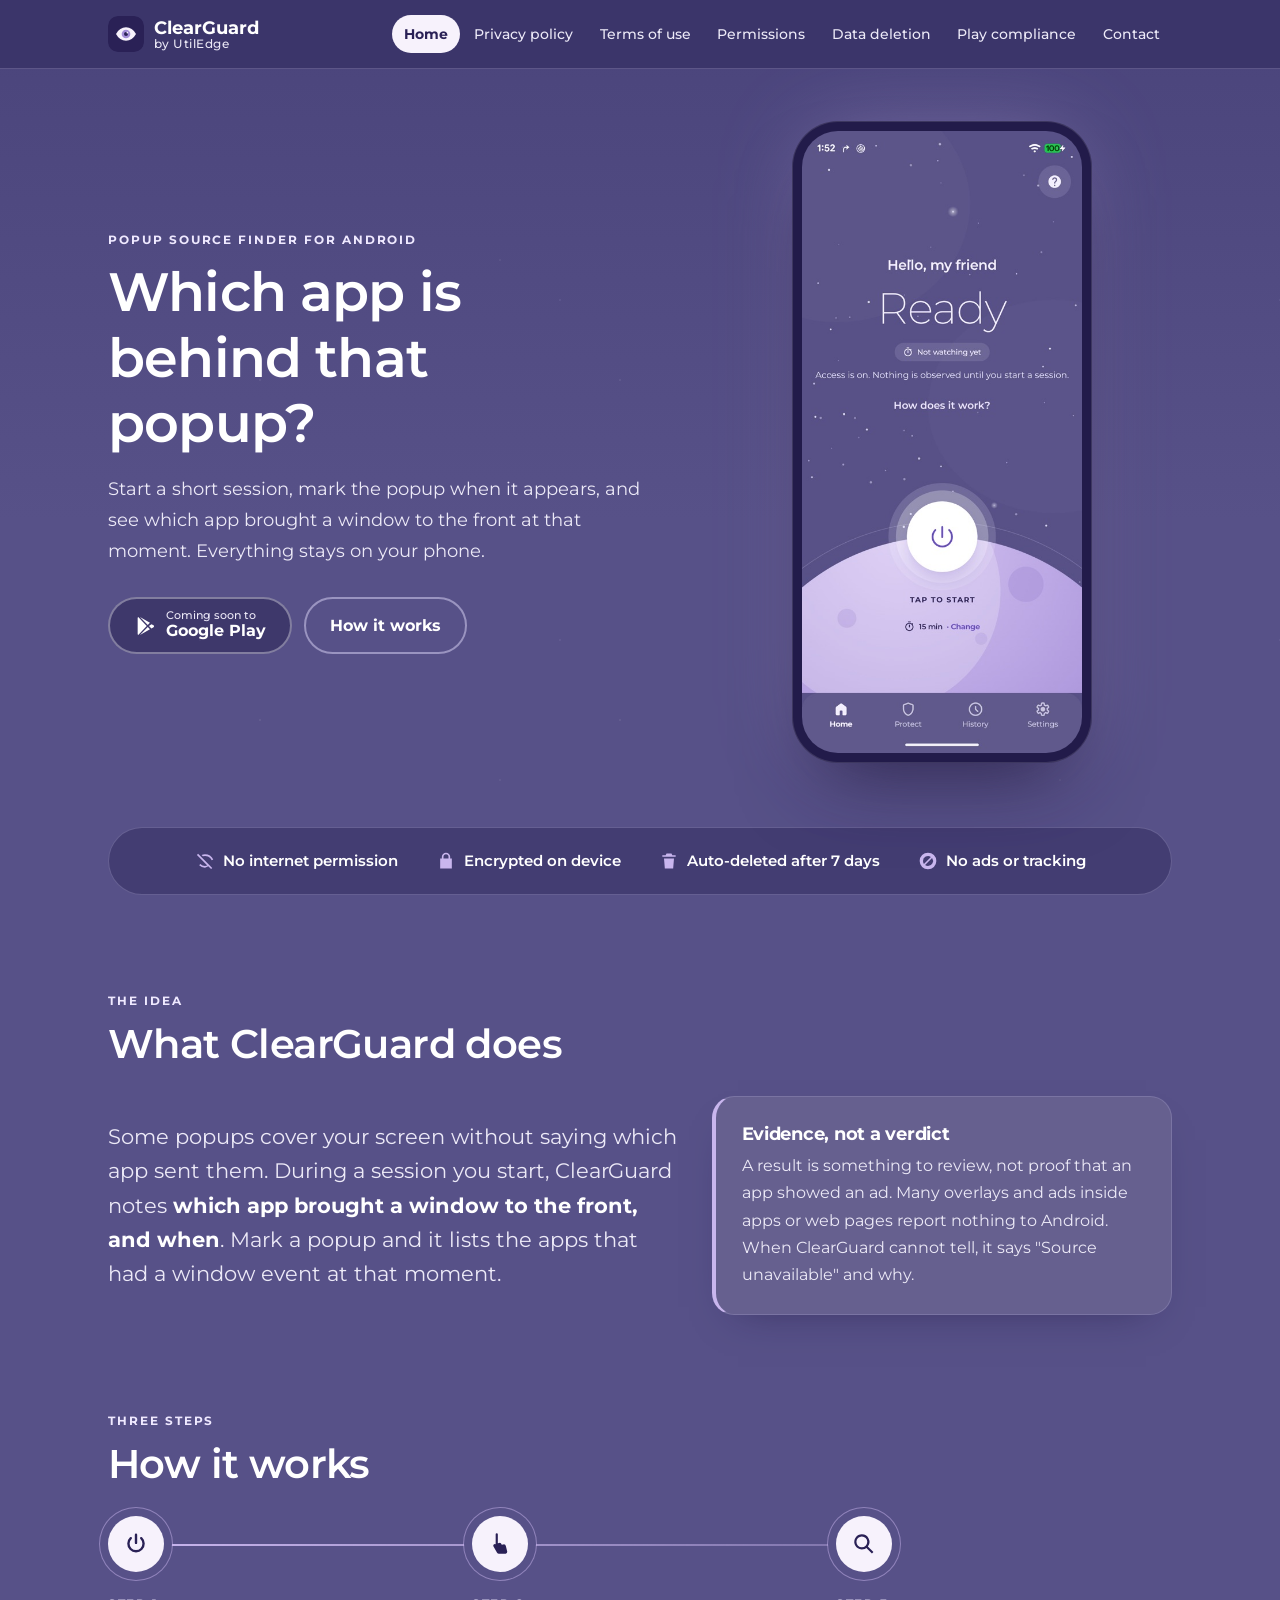
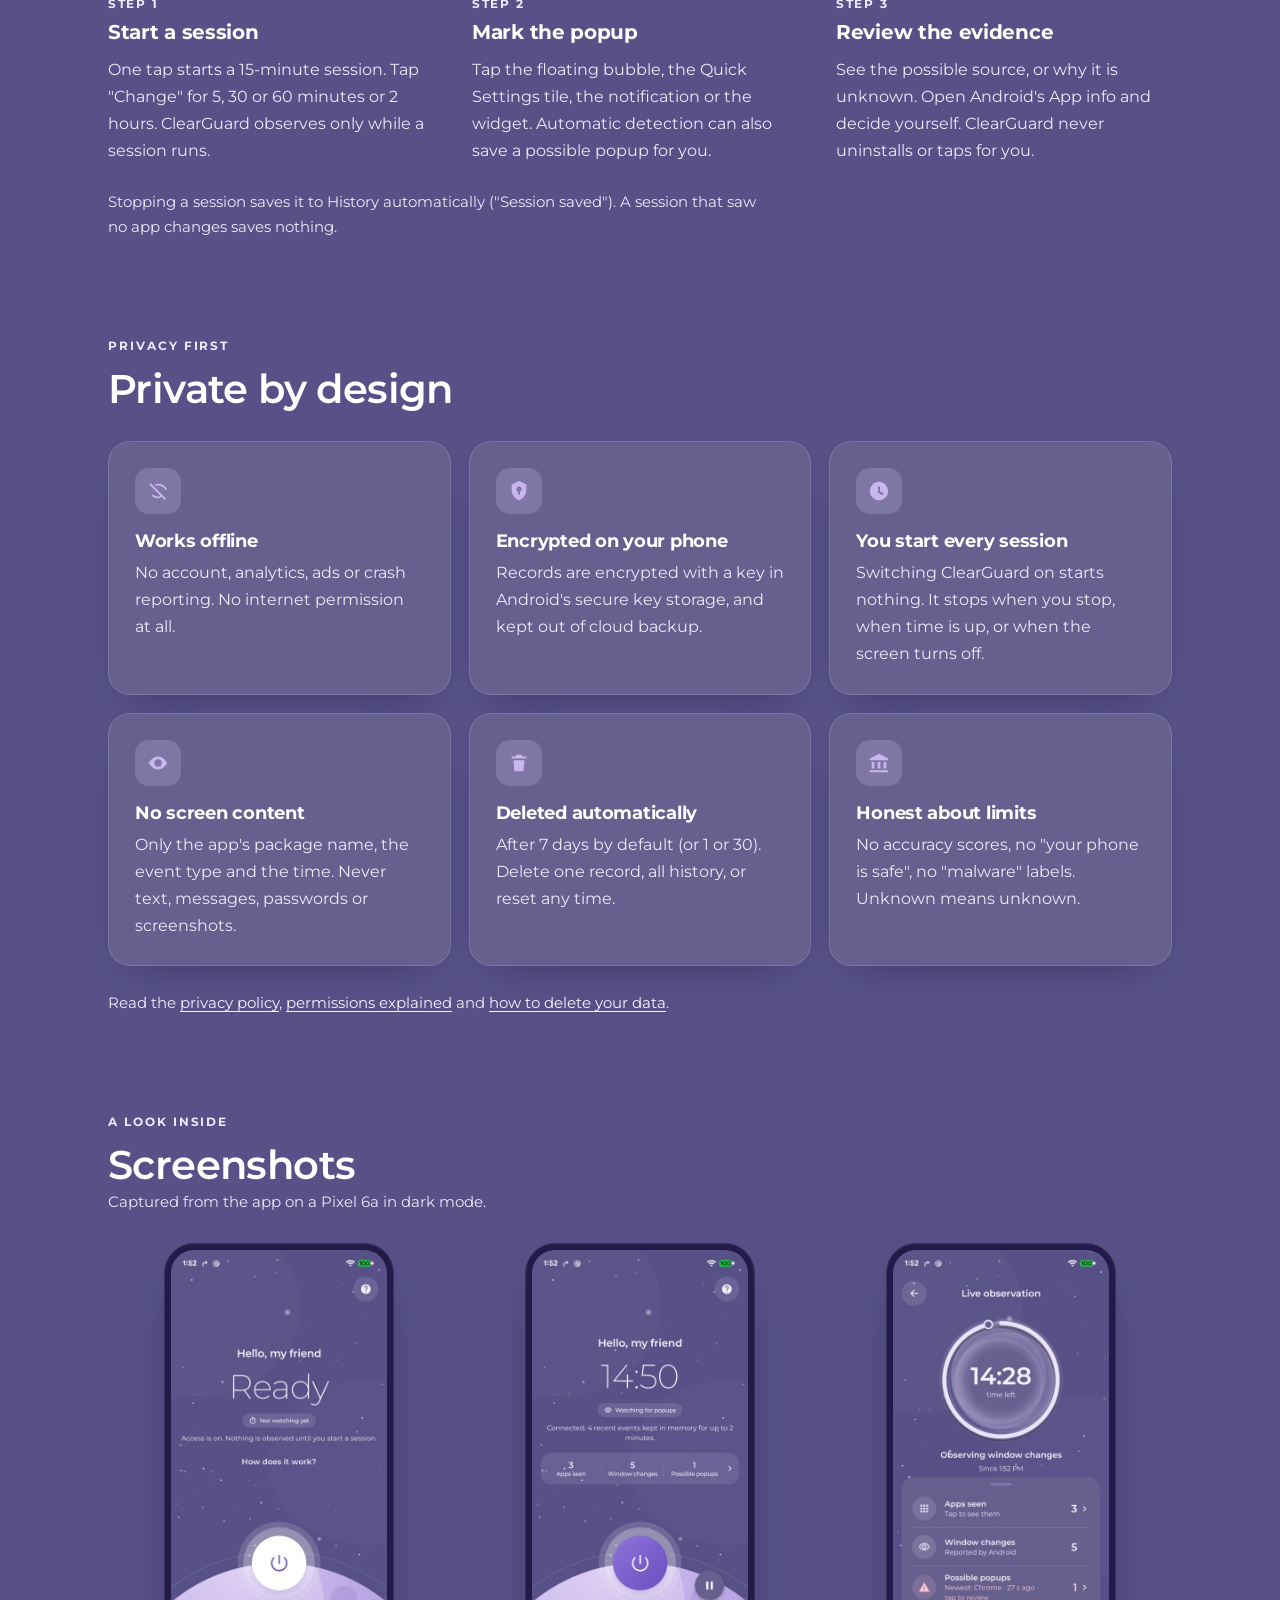
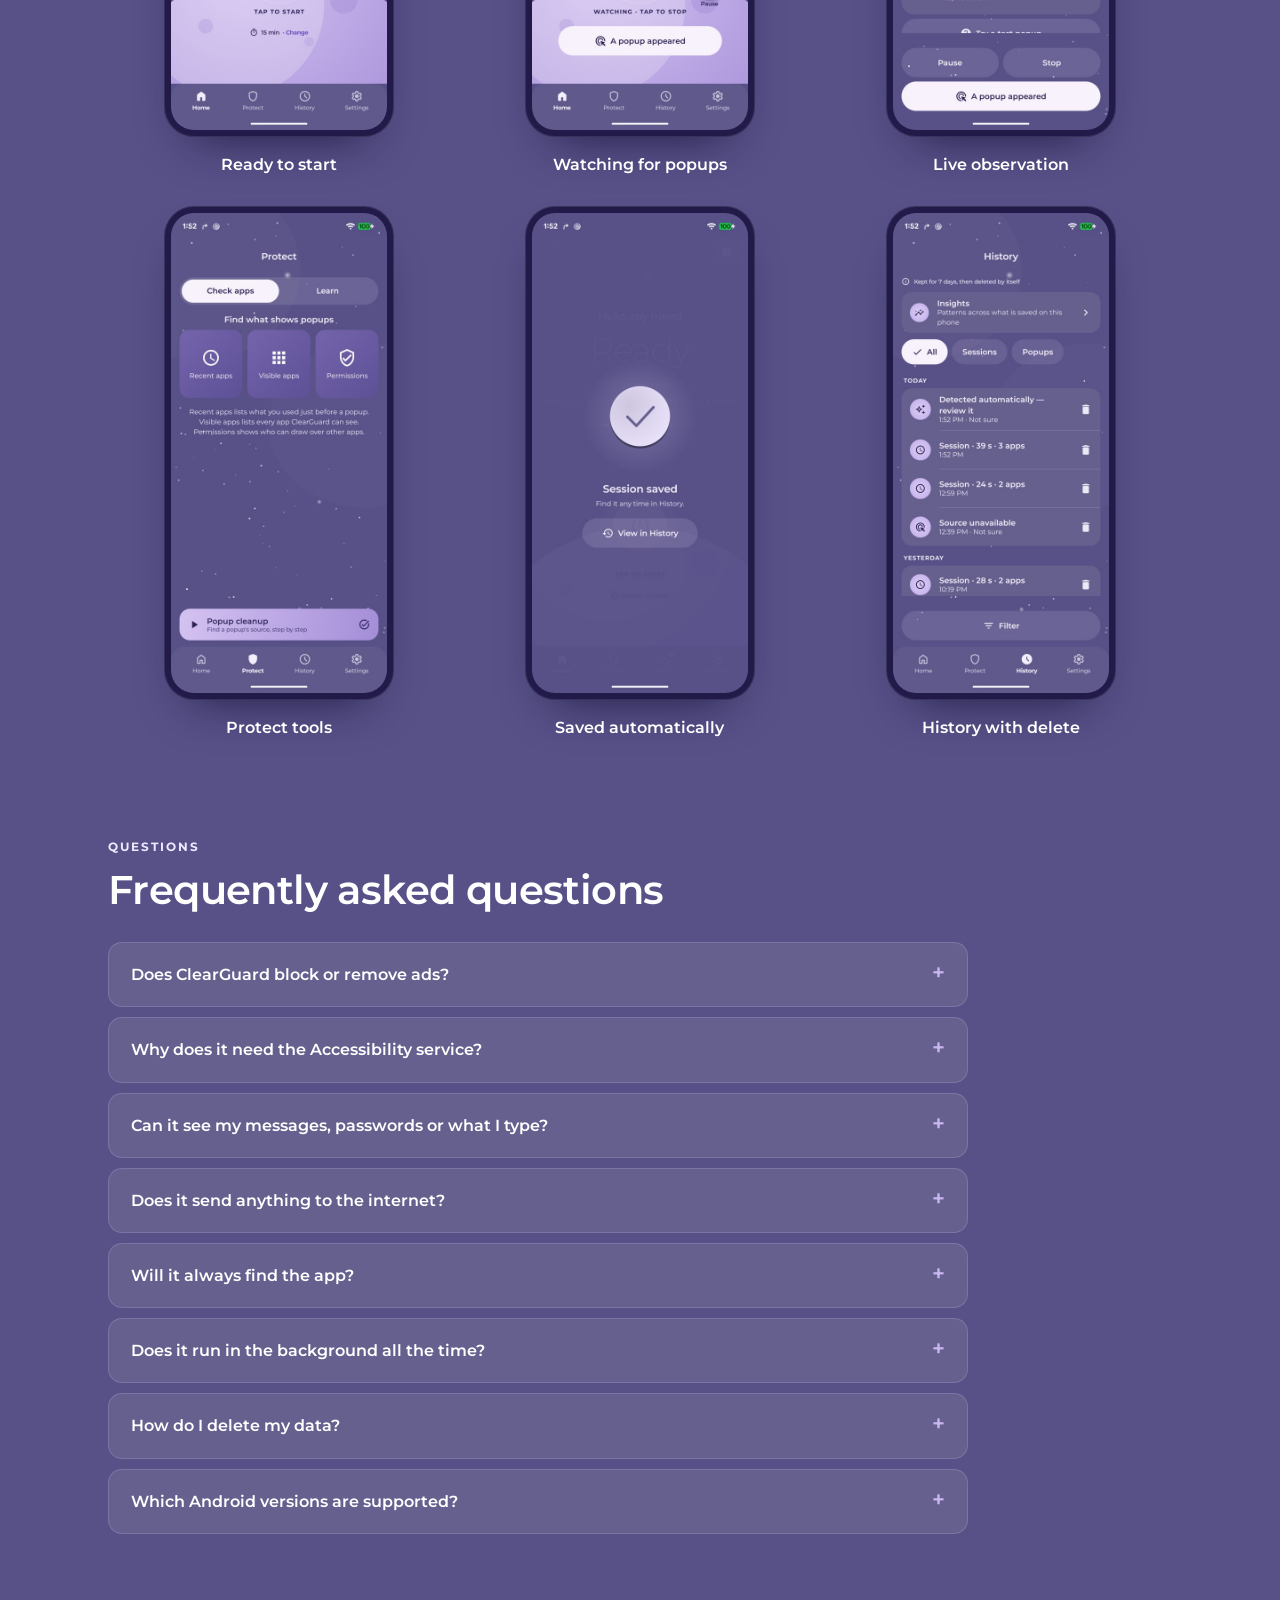
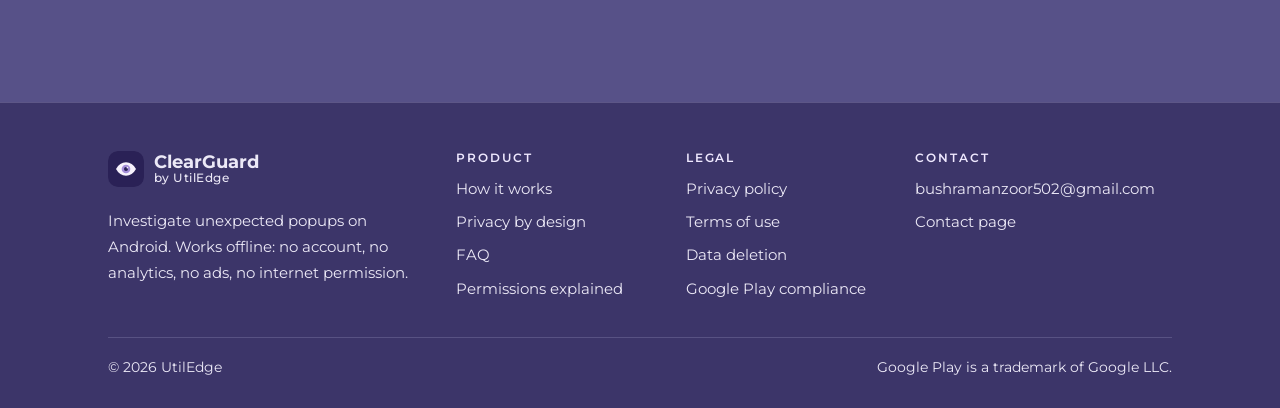
==== index.html @ f3e8b279 "ClearGuard website: landing, privacy policy, terms, permissions, data deletion, Play compliance, con" ====
<!doctype html>
<html lang="en">
<head>
  <meta charset="utf-8">
  <meta name="viewport" content="width=device-width, initial-scale=1">
  <title>ClearGuard: investigate unexpected popups on Android</title>
  <meta name="description" content="ClearGuard helps you see which app may be behind an unexpected popup on your Android phone. Works offline, keeps evidence on your device, and never acts for you.">
  <meta name="theme-color" content="#4B4577">
  <meta name="color-scheme" content="dark">
  <meta name="referrer" content="no-referrer">
  <meta property="og:title" content="ClearGuard: investigate unexpected popups on Android">
  <meta property="og:description" content="ClearGuard helps you see which app may be behind an unexpected popup on your Android phone. Works offline, keeps evidence on your device, and never acts for you.">
  <meta property="og:type" content="website">
  <link rel="icon" href="assets/img/logo.svg" type="image/svg+xml">
  <link rel="preload" href="assets/fonts/montserrat.ttf" as="font" type="font/ttf" crossorigin>
  <link rel="stylesheet" href="assets/css/style.css">
  <script src="assets/js/site.js"></script>
</head>
<body>
  <a class="skip-link" href="#main">Skip to main content</a>
  <header class="site-header">
    <div class="container header-inner">
      <a class="brand" href="index.html">
        <img src="assets/img/logo.svg" alt="" width="36" height="36">
        <span>ClearGuard<small>by UtilEdge</small></span>
      </a>
      <button class="nav-toggle" type="button" aria-expanded="false" aria-controls="site-nav">Menu</button>
      <nav id="site-nav" class="site-nav" aria-label="Main">
        <ul>
          <li><a href="index.html" aria-current="page">Home</a></li>
          <li><a href="privacy-policy.html">Privacy policy</a></li>
          <li><a href="terms-of-use.html">Terms of use</a></li>
          <li><a href="permissions.html">Permissions</a></li>
          <li><a href="data-deletion.html">Data deletion</a></li>
          <li><a href="play-store-compliance.html">Play compliance</a></li>
          <li><a href="contact.html">Contact</a></li>
        </ul>
      </nav>
    </div>
  </header>

  <main id="main" tabindex="-1">
    <div class="container">
      <section class="hero" aria-labelledby="hero-title">
        <div class="hero-copy">
          <p class="overline">Popup source finder for Android</p>
          <h1 id="hero-title">Which app is behind that popup?</h1>
          <p class="lede">Start a short session, mark the popup when it appears, and see which app brought a window to the front at that moment. Everything stays on your phone.</p>
          <div class="hero-actions">
            <!-- OWNER TODO: when the Play listing is live, replace this <span> with Google's official
                 "Get it on Google Play" badge (https://play.google.com/intl/en_us/badges/) linking to
                 https://play.google.com/store/apps/details?id=com.veriattend.clearguard -->
            <span class="btn btn-soon" role="note">
              <svg viewBox="0 0 24 24" aria-hidden="true"><path fill="currentColor" d="M4.6 2.3 13.9 12l-9.3 9.7c-.4-.2-.6-.6-.6-1.1V3.4c0-.5.2-.9.6-1.1Zm10.4 10.8 2.4 2.5-10.9 6.2 8.5-8.7Zm4-3.1 2.3 1.3c.8.5.8 1.6 0 2l-2.3 1.4-2.7-2.7 2.7-2Zm-12.5-7.8 10.9 6.2-2.4 2.5-8.5-8.7Z"/></svg>
              <span class="stack"><small>Coming soon to</small>Google Play</span>
            </span>
            <a class="btn btn-ghost" href="#how">How it works</a>
          </div>
        </div>

        <div class="phone-wrap">
          <div class="phone">
            <img class="phone-img" src="assets/img/screens/01-home-ready.jpg" width="486" height="1080" fetchpriority="high"
                 alt="ClearGuard's Home screen: a night-sky background with the word Ready, a white power button on a lavender planet labelled Tap to start, a 15 min Change option, and a tab bar with Home, Protect, History and Settings.">
          </div>
        </div>
      </section>

      <ul class="trust" aria-label="Privacy at a glance">
        <li><svg viewBox="0 0 24 24" aria-hidden="true"><path fill="currentColor" d="M2.3 4.7 3.7 3.3l17 17-1.4 1.4-3.4-3.4A11 11 0 0 1 12 20a10 10 0 0 1-7-2.8l1.4-1.5A8 8 0 0 0 12 18c1 0 2-.2 2.8-.5L2.3 4.7ZM12 4a11 11 0 0 1 9.9 6.2l-1.8.8A9 9 0 0 0 9.4 6.4L7.9 4.9A11 11 0 0 1 12 4Z"/></svg>No internet permission</li>
        <li><svg viewBox="0 0 24 24" aria-hidden="true"><path fill="currentColor" d="M17 9V7A5 5 0 0 0 7 7v2H5v12h14V9h-2Zm-8-2a3 3 0 0 1 6 0v2H9V7Z"/></svg>Encrypted on device</li>
        <li><svg viewBox="0 0 24 24" aria-hidden="true"><path fill="currentColor" d="M9 3h6l1 2h4v2H4V5h4l1-2Zm-3 6h12l-1 12H7L6 9Z"/></svg>Auto-deleted after 7 days</li>
        <li><svg viewBox="0 0 24 24" aria-hidden="true"><path fill="currentColor" d="M12 2a10 10 0 1 0 0 20 10 10 0 0 0 0-20Zm-6 10a6 6 0 0 1 9.5-4.9l-8.4 8.4A6 6 0 0 1 6 12Zm6 6c-1.3 0-2.5-.4-3.5-1.1l8.4-8.4A6 6 0 0 1 12 18Z"/></svg>No ads or tracking</li>
      </ul>

      <section id="what" class="band" aria-labelledby="what-title">
        <div class="section-head">
          <p class="overline">The idea</p>
          <h2 id="what-title">What ClearGuard does</h2>
        </div>
        <div class="split">
          <p class="lede">Some popups cover your screen without saying which app sent them. During a session you start, ClearGuard notes <strong>which app brought a window to the front, and when</strong>. Mark a popup and it lists the apps that had a window event at that moment.</p>
          <div class="card card-note">
            <h3>Evidence, not a verdict</h3>
            <p>A result is something to review, not proof that an app showed an ad. Many overlays and ads inside apps or web pages report nothing to Android. When ClearGuard cannot tell, it says "Source unavailable" and why.</p>
          </div>
        </div>
      </section>

      <section id="how" class="band" aria-labelledby="how-title">
        <div class="section-head">
          <p class="overline">Three steps</p>
          <h2 id="how-title">How it works</h2>
        </div>
        <ol class="timeline">
          <li>
            <span class="tl-icon" aria-hidden="true"><svg viewBox="0 0 24 24"><path fill="none" stroke="currentColor" stroke-width="2.2" stroke-linecap="round" d="M12 3.5v7.5M7.2 6.6a7 7 0 1 0 9.6 0"/></svg></span>
            <span class="tl-num">Step 1</span>
            <h3>Start a session</h3>
            <p>One tap starts a 15-minute session. Tap "Change" for 5, 30 or 60 minutes or 2 hours. ClearGuard observes only while a session runs.</p>
          </li>
          <li>
            <span class="tl-icon" aria-hidden="true"><svg viewBox="0 0 24 24"><path fill="currentColor" d="M9 2a1 1 0 0 1 1 1v8.3l1.2-.3a2 2 0 0 1 2.3 1.4l.1.3 1.4-.3a2 2 0 0 1 2.4 1.5l1.3 5.2A2 2 0 0 1 17.2 21H11a2 2 0 0 1-1.7-1L6 14.3a1.5 1.5 0 0 1 2-2.1V3a1 1 0 0 1 1-1Z"/></svg></span>
            <span class="tl-num">Step 2</span>
            <h3>Mark the popup</h3>
            <p>Tap the floating bubble, the Quick Settings tile, the notification or the widget. Automatic detection can also save a possible popup for you.</p>
          </li>
          <li>
            <span class="tl-icon" aria-hidden="true"><svg viewBox="0 0 24 24"><path fill="currentColor" d="M10 3a7 7 0 0 1 5.6 11.2l5.1 5.1-1.4 1.4-5.1-5.1A7 7 0 1 1 10 3Zm0 2a5 5 0 1 0 0 10 5 5 0 0 0 0-10Z"/></svg></span>
            <span class="tl-num">Step 3</span>
            <h3>Review the evidence</h3>
            <p>See the possible source, or why it is unknown. Open Android's App info and decide yourself. ClearGuard never uninstalls or taps for you.</p>
          </li>
        </ol>
        <p class="note">Stopping a session saves it to History automatically ("Session saved"). A session that saw no app changes saves nothing.</p>
      </section>

      <section id="privacy" class="band" aria-labelledby="privacy-title">
        <div class="section-head">
          <p class="overline">Privacy first</p>
          <h2 id="privacy-title">Private by design</h2>
        </div>
        <div class="grid grid-six">
          <div class="card">
            <div class="icon-dot" aria-hidden="true"><svg viewBox="0 0 24 24"><path fill="currentColor" d="M2.3 4.7 3.7 3.3l17 17-1.4 1.4-3.4-3.4A11 11 0 0 1 12 20a10 10 0 0 1-7-2.8l1.4-1.5A8 8 0 0 0 12 18c1 0 2-.2 2.8-.5L2.3 4.7ZM12 4a11 11 0 0 1 9.9 6.2l-1.8.8A9 9 0 0 0 9.4 6.4L7.9 4.9A11 11 0 0 1 12 4Z"/></svg></div>
            <h3>Works offline</h3>
            <p>No account, analytics, ads or crash reporting. No internet permission at all.</p>
          </div>
          <div class="card">
            <div class="icon-dot" aria-hidden="true"><svg viewBox="0 0 24 24"><path fill="currentColor" d="M12 1 4 5v6c0 5 3.4 9.7 8 11 4.6-1.3 8-6 8-11V5l-8-4Zm0 6a3 3 0 0 1 1 5.8V16h-2v-3.2A3 3 0 0 1 12 7Z"/></svg></div>
            <h3>Encrypted on your phone</h3>
            <p>Records are encrypted with a key in Android's secure key storage, and kept out of cloud backup.</p>
          </div>
          <div class="card">
            <div class="icon-dot" aria-hidden="true"><svg viewBox="0 0 24 24"><path fill="currentColor" d="M12 2a10 10 0 1 0 0 20 10 10 0 0 0 0-20Zm1 5v5.4l4 2.4-1 1.7-5-3V7h2Z"/></svg></div>
            <h3>You start every session</h3>
            <p>Switching ClearGuard on starts nothing. It stops when you stop, when time is up, or when the screen turns off.</p>
          </div>
          <div class="card">
            <div class="icon-dot" aria-hidden="true"><svg viewBox="0 0 24 24"><path fill="currentColor" d="M2 12s3.6-7 10-7 10 7 10 7-3.6 7-10 7S2 12 2 12Zm10 4a4 4 0 1 0 0-8 4 4 0 0 0 0 8Z"/></svg></div>
            <h3>No screen content</h3>
            <p>Only the app's package name, the event type and the time. Never text, messages, passwords or screenshots.</p>
          </div>
          <div class="card">
            <div class="icon-dot" aria-hidden="true"><svg viewBox="0 0 24 24"><path fill="currentColor" d="M9 3h6l1 2h4v2H4V5h4l1-2Zm-3 6h12l-1 12H7L6 9Z"/></svg></div>
            <h3>Deleted automatically</h3>
            <p>After 7 days by default (or 1 or 30). Delete one record, all history, or reset any time.</p>
          </div>
          <div class="card">
            <div class="icon-dot" aria-hidden="true"><svg viewBox="0 0 24 24"><path fill="currentColor" d="M12 2 2 7v2h20V7L12 2ZM4 11v7h3v-7H4Zm6.5 0v7h3v-7h-3ZM17 11v7h3v-7h-3ZM2 20v2h20v-2H2Z"/></svg></div>
            <h3>Honest about limits</h3>
            <p>No accuracy scores, no "your phone is safe", no "malware" labels. Unknown means unknown.</p>
          </div>
        </div>
        <p class="note">Read the <a href="privacy-policy.html">privacy policy</a>, <a href="permissions.html">permissions explained</a> and <a href="data-deletion.html">how to delete your data</a>.</p>
      </section>

      <section id="screens" class="band" aria-labelledby="screens-title">
        <div class="section-head">
          <p class="overline">A look inside</p>
          <h2 id="screens-title">Screenshots</h2>
          <p class="meta">Captured from the app on a Pixel 6a in dark mode.</p>
        </div>
        <div class="shots">
          <figure class="shot"><div class="shot-frame"><img src="assets/img/screens/01-home-ready.jpg" width="486" height="1080" loading="lazy" decoding="async" alt="Home screen ready to start: big Ready text, white power button with Tap to start, and 15 min Change."></div><figcaption>Ready to start</figcaption></figure>
          <figure class="shot"><div class="shot-frame"><img src="assets/img/screens/02-home-watching.jpg" width="486" height="1080" loading="lazy" decoding="async" alt="Home during a session: a 14:50 countdown, Watching for popups, totals of 3 apps seen, 5 window changes and 1 possible popup, with Pause and A popup appeared buttons."></div><figcaption>Watching for popups</figcaption></figure>
          <figure class="shot"><div class="shot-frame"><img src="assets/img/screens/03-live.jpg" width="486" height="1080" loading="lazy" decoding="async" alt="Live observation screen: a 14:28 timer ring with 3 apps seen, 5 window changes and 1 possible popup, the newest from Chrome."></div><figcaption>Live observation</figcaption></figure>
          <figure class="shot"><div class="shot-frame"><img src="assets/img/screens/04-protect.jpg" width="486" height="1080" loading="lazy" decoding="async" alt="Protect tab: Check apps and Learn switch, tiles for Recent apps, Visible apps and Permissions, and a Popup cleanup bar."></div><figcaption>Protect tools</figcaption></figure>
          <figure class="shot"><div class="shot-frame"><img src="assets/img/screens/05-saved.jpg" width="486" height="1080" loading="lazy" decoding="async" alt="Session saved confirmation with a View in History button."></div><figcaption>Saved automatically</figcaption></figure>
          <figure class="shot"><div class="shot-frame"><img src="assets/img/screens/06-history.jpg" width="486" height="1080" loading="lazy" decoding="async" alt="History timeline grouped by Today and Yesterday, kept for 7 days, with a bin button on each saved session or popup."></div><figcaption>History with delete</figcaption></figure>
        </div>
      </section>

      <section id="faq" class="faq band" aria-labelledby="faq-title">
        <div class="section-head">
          <p class="overline">Questions</p>
          <h2 id="faq-title">Frequently asked questions</h2>
        </div>
        <details>
          <summary>Does ClearGuard block or remove ads?</summary>
          <div class="answer"><p>No. ClearGuard does not block ads, change other apps, or uninstall anything. It shows you which app may be behind a popup and opens Android's App info screen for an app you choose. There you decide whether to uninstall, disable, or change its permissions, and Android asks you to confirm.</p></div>
        </details>
        <details>
          <summary>Why does it need the Accessibility service?</summary>
          <div class="answer"><p>Android only tells an app which other app brought a window to the front through the Accessibility service. ClearGuard asks for the narrowest form: window-change events only, with no access to window content, no gestures and no screenshots. It is not an accessibility tool for people with disabilities. You see a separate explanation and agree to it before ClearGuard asks Android for anything. See <a href="permissions.html#accessibility">permissions explained</a>.</p></div>
        </details>
        <details>
          <summary>Can it see my messages, passwords or what I type?</summary>
          <div class="answer"><p>No. ClearGuard's Accessibility settings turn off window-content access, so Android does not give it screen text. It only receives three things about each window-change event: the app's package name, the event type and the time.</p></div>
        </details>
        <details>
          <summary>Does it send anything to the internet?</summary>
          <div class="answer"><p>No. ClearGuard has no internet permission, no account, no analytics, no advertising and no crash reporting. If you choose "Save report", the file goes only where you pick in Android's file picker.</p></div>
        </details>
        <details>
          <summary>Will it always find the app?</summary>
          <div class="answer"><p>No, and it will tell you so. Full-screen popups that open as their own window often report an app. Ads inside an app or a web page usually belong to the app you are using, and many overlays drawn on top of other apps report nothing. ClearGuard also cannot see popups from before a session started. For website notifications and lock-screen ads, the in-app Guides explain other steps.</p></div>
        </details>
        <details>
          <summary>Does it run in the background all the time?</summary>
          <div class="answer"><p>No. Nothing is observed outside a session you start, and a session lasts at most 2 hours. Turning the screen off interrupts it. An optional reminder (off by default) can nudge you to start a session, but it never starts one by itself.</p></div>
        </details>
        <details>
          <summary>How do I delete my data?</summary>
          <div class="answer"><p>In History, tap a record's bin button or swipe it away (you get 5 seconds to Undo), or open it and tap Delete. You can also use Settings → Delete all history, or Settings → Reset ClearGuard. Records also delete themselves after the period you choose, and uninstalling removes everything. There is no account and nothing on our side to delete. See <a href="data-deletion.html">data deletion</a>.</p></div>
        </details>
        <details>
          <summary>Which Android versions are supported?</summary>
          <div class="answer"><p>Android 8.0 (API level 26) and newer.</p></div>
        </details>
      </section>
    </div>
  </main>

  <footer class="site-footer">
    <div class="container">
      <div class="footer-grid">
        <div class="footer-brand">
          <a class="brand" href="index.html"><img src="assets/img/logo.svg" alt="" width="36" height="36"><span>ClearGuard<small>by UtilEdge</small></span></a>
          <p>Investigate unexpected popups on Android. Works offline: no account, no analytics, no ads, no internet permission.</p>
        </div>
        <nav aria-label="Product">
          <h2>Product</h2>
          <ul>
            <li><a href="index.html#how">How it works</a></li>
            <li><a href="index.html#privacy">Privacy by design</a></li>
            <li><a href="index.html#faq">FAQ</a></li>
            <li><a href="permissions.html">Permissions explained</a></li>
          </ul>
        </nav>
        <nav aria-label="Legal">
          <h2>Legal</h2>
          <ul>
            <li><a href="privacy-policy.html">Privacy policy</a></li>
            <li><a href="terms-of-use.html">Terms of use</a></li>
            <li><a href="data-deletion.html">Data deletion</a></li>
            <li><a href="play-store-compliance.html">Google Play compliance</a></li>
          </ul>
        </nav>
        <div>
          <h2>Contact</h2>
          <ul>
            <li><a href="mailto:bushramanzoor502@gmail.com">bushramanzoor502@gmail.com</a></li>
            <li><a href="contact.html">Contact page</a></li>
          </ul>
        </div>
      </div>
      <div class="footer-bottom">
        <!-- OWNER TODO: confirm the legal entity name shown here. -->
        <span>&copy; 2026 UtilEdge</span>
        <span>Google Play is a trademark of Google LLC.</span>
      </div>
    </div>
  </footer>
</body>
</html>
---- assets/css/style.css ----
/* ClearGuard website. One shared stylesheet, no build step.
   Colours mirror the app's dark "night sky" theme (core/designsystem Tokens.kt, final lighter palette). */

@font-face {
  font-family: "Montserrat";
  src: url("../fonts/montserrat.ttf") format("truetype");
  font-weight: 100 900;
  font-style: normal;
  font-display: swap;
}

:root {
  /* App palette */
  --canvas: #575188;
  --canvas-deep: #4a447b;
  --card: #66608f;
  --card-raised: #736e9c;
  --muted: #ece9f7;      /* 4.7:1 on cards, 5.9:1 on canvas */
  --outline: #9a94c0;
  --divider: #827daa;
  --warn-bg: #6e5e7c;
  /* Shared */
  --ink: #ffffff;
  --accent: #c9b6ee;      /* fills and graphics only */
  --accent-text: #efe9ff; /* small accent text, >= 4.5:1 on cards */
  --link: #f6f2ff;
  --btn: #f7f2fc;
  --btn-ink: #2a2156;
  --night: #2a2156;
  --frame: #221b4a;
  --shadow: rgba(24, 18, 58, .55);
  --hero-a: #ddd0f5;
  --hero-b: #a48ed8;
  --warn-ink: #ffe3b8;
  --radius: 22px;
  --radius-sm: 14px;
  --gutter: 16px;
  --maxw: 1120px;
  color-scheme: dark;
}

*, *::before, *::after { box-sizing: border-box; }

html { -webkit-text-size-adjust: 100%; text-size-adjust: 100%; scroll-padding-top: 92px; }

body {
  margin: 0;
  min-height: 100vh;
  background: var(--canvas);
  background-image: linear-gradient(180deg, var(--canvas-deep) 0%, var(--canvas) 520px);
  color: var(--ink);
  font-family: "Montserrat", system-ui, -apple-system, "Segoe UI", Roboto, sans-serif;
  font-size: 1rem;
  line-height: 1.7;
  overflow-x: hidden;
}

/* Starfield: two layers of tiny dots, CSS only, no animation. */
body::before, body::after {
  content: "";
  position: fixed;
  inset: 0;
  pointer-events: none;
  z-index: -1;
}
body::before {
  background-image:
    radial-gradient(1px 1px at 20px 30px, rgba(255,255,255,.8), transparent 60%),
    radial-gradient(1px 1px at 140px 90px, rgba(255,255,255,.55), transparent 60%),
    radial-gradient(1.5px 1.5px at 260px 40px, rgba(255,255,255,.7), transparent 60%),
    radial-gradient(1px 1px at 330px 180px, rgba(255,255,255,.5), transparent 60%),
    radial-gradient(1px 1px at 80px 220px, rgba(255,255,255,.6), transparent 60%),
    radial-gradient(1.5px 1.5px at 200px 300px, rgba(221,208,245,.8), transparent 60%);
  background-size: 360px 340px;
  opacity: .45;
}
body::after {
  background-image:
    radial-gradient(1px 1px at 60px 140px, rgba(255,255,255,.45), transparent 60%),
    radial-gradient(1px 1px at 410px 60px, rgba(255,255,255,.5), transparent 60%),
    radial-gradient(2px 2px at 500px 260px, rgba(255,255,255,.35), transparent 60%),
    radial-gradient(1px 1px at 300px 420px, rgba(221,208,245,.6), transparent 60%);
  background-size: 560px 520px;
  opacity: .4;
}

img, svg { max-width: 100%; height: auto; display: block; }

a { color: var(--link); text-decoration: underline; text-underline-offset: 3px; text-decoration-thickness: 1px; }
a:hover { text-decoration-thickness: 2px; }

:focus-visible {
  outline: 3px solid var(--btn);
  outline-offset: 3px;
  border-radius: 6px;
}

h1, h2, h3, h4 { line-height: 1.2; margin: 0 0 .6em; font-weight: 700; letter-spacing: -.015em; }
h1 { font-size: clamp(2rem, 5vw, 3.4rem); font-weight: 600; }
h2 { font-size: clamp(1.4rem, 3vw, 1.85rem); font-weight: 600; }
h3 { font-size: 1.1rem; }
p, ul, ol, dl, table { margin: 0 0 1em; }
ul, ol { padding-left: 1.3em; }
li + li { margin-top: .4em; }
strong { font-weight: 700; color: var(--ink); }
code { font-family: ui-monospace, SFMono-Regular, Menlo, Consolas, monospace; font-size: .86em; background: rgba(34,27,74,.55); padding: .1em .4em; border-radius: 6px; overflow-wrap: anywhere; }

.container { width: 100%; max-width: var(--maxw); margin: 0 auto; padding: 0 var(--gutter); }
@media (min-width: 720px) { :root { --gutter: 28px; } }
.prose { max-width: 820px; }

/* Skip link */
.skip-link {
  position: absolute; left: var(--gutter); top: -100px; z-index: 100;
  background: var(--btn); color: var(--btn-ink); padding: .7em 1.1em; border-radius: 999px; font-weight: 700; text-decoration: none;
}
.skip-link:focus { top: 12px; }

/* Header */
.site-header {
  position: sticky; top: 0; z-index: 50;
  background: rgba(58,52,104,.88);
  backdrop-filter: blur(12px); -webkit-backdrop-filter: blur(12px);
  border-bottom: 1px solid rgba(154,148,192,.35);
}
.header-inner { display: flex; align-items: center; justify-content: space-between; gap: 12px; min-height: 68px; flex-wrap: wrap; }
.brand { display: inline-flex; align-items: center; gap: 10px; color: var(--ink); text-decoration: none; font-weight: 700; font-size: 1.1rem; line-height: 1.2; }
.brand img { width: 36px; height: 36px; border-radius: 10px; }
.brand small { display: block; font-weight: 500; font-size: .72rem; color: var(--muted); letter-spacing: .04em; }

.nav-toggle {
  display: none;
  font: inherit; font-weight: 700; font-size: .9rem;
  color: var(--btn-ink); background: var(--btn); border: 0; border-radius: 999px; padding: .5em 1.1em; cursor: pointer;
}
.site-nav ul { list-style: none; margin: 0; padding: 0; display: flex; flex-wrap: wrap; gap: 2px; }
.site-nav li + li { margin-top: 0; }
.site-nav a {
  display: block; padding: .45em .85em; border-radius: 999px;
  color: var(--muted); text-decoration: none; font-size: .9rem; font-weight: 500;
}
.site-nav a:hover { color: var(--ink); background: rgba(255,255,255,.1); }
.site-nav a[aria-current="page"] { color: var(--btn-ink); background: var(--btn); font-weight: 700; }

@media (max-width: 960px) {
  .js .nav-toggle { display: inline-block; }
  .js .site-nav { display: none; width: 100%; padding-bottom: 14px; }
  .js .site-nav.open { display: block; }
  .site-nav ul { flex-direction: column; }
  .site-nav a { padding: .7em 1em; font-size: 1rem; }
}

/* Main rhythm */
main { display: block; padding: 40px 0 72px; }
main:focus { outline: none; }
.band { margin: 0 0 96px; }
@media (max-width: 720px) { .band { margin-bottom: 64px; } }
.section-head { margin-bottom: 28px; max-width: 65ch; }
.section-head h2 { font-size: clamp(1.7rem, 3.8vw, 2.5rem); margin: 0; }
.overline, .eyebrow {
  display: block; margin: 0 0 .7em;
  font-size: .76rem; font-weight: 700; letter-spacing: .16em; text-transform: uppercase; color: var(--accent-text);
}
.lede { font-size: 1.14rem; color: var(--muted); max-width: 60ch; }
.meta, .note { color: var(--muted); font-size: .94rem; max-width: 65ch; }
.note { margin-top: 24px; }
.page-head { padding: 16px 0 24px; max-width: 820px; }
section { margin: 0 0 48px; }

/* Cards */
.card {
  background: var(--card);
  border-radius: var(--radius);
  padding: 26px;
  box-shadow: 0 18px 40px -26px var(--shadow);
  border: 1px solid rgba(154,148,192,.4);
}
.card > :last-child { margin-bottom: 0; }
.card p, .card li, .card dd { color: var(--muted); }
.card h3 { margin-bottom: .45em; }

.grid { display: grid; gap: 18px; }
.grid-2 { grid-template-columns: repeat(auto-fit, minmax(min(100%, 300px), 1fr)); }
.grid-3 { grid-template-columns: repeat(auto-fit, minmax(min(100%, 240px), 1fr)); }
.grid-six { grid-template-columns: repeat(3, minmax(0, 1fr)); }
@media (max-width: 960px) { .grid-six { grid-template-columns: repeat(2, minmax(0, 1fr)); } }
@media (max-width: 600px) { .grid-six { grid-template-columns: 1fr; } }

.icon-dot {
  width: 46px; height: 46px; border-radius: 14px; display: grid; place-items: center;
  background: rgba(221,208,245,.2); color: var(--accent); margin-bottom: 16px;
}
.icon-dot svg { width: 22px; height: 22px; }

.split { display: grid; gap: 28px; grid-template-columns: 1.25fr 1fr; align-items: center; }
@media (max-width: 860px) { .split { grid-template-columns: 1fr; } }
.split .lede { margin: 0; font-size: clamp(1.1rem, 2vw, 1.3rem); line-height: 1.65; }
.card-note { border-left: 4px solid var(--accent); }

/* Buttons */
.btn {
  display: inline-flex; align-items: center; justify-content: center; gap: 10px;
  min-height: 52px; padding: .7em 1.5em; border-radius: 999px;
  font: inherit; font-weight: 700; text-decoration: none; cursor: pointer;
  background: var(--btn); color: var(--btn-ink); border: 2px solid var(--btn);
}
.btn:hover { text-decoration: none; filter: brightness(.96); }
.btn-ghost { background: transparent; color: var(--ink); border-color: var(--outline); }
.btn-ghost:hover { background: rgba(255,255,255,.08); }
.btn-soon { cursor: default; background: rgba(34,27,74,.45); color: var(--ink); border-color: rgba(255,255,255,.35); }
.btn-soon:hover { filter: none; }
.btn svg { width: 22px; height: 22px; }
.btn small { display: block; font-size: .68rem; font-weight: 500; line-height: 1.1; color: var(--muted); }
.btn .stack { display: flex; flex-direction: column; align-items: flex-start; line-height: 1.15; }

/* Hero */
.hero { display: grid; gap: 40px; align-items: center; grid-template-columns: 1.1fr .9fr; padding: 12px 0 8px; }
@media (max-width: 900px) { .hero { grid-template-columns: 1fr; gap: 48px; } }
.hero h1 { margin-bottom: .35em; max-width: 14ch; }
.hero .lede { max-width: 46ch; }
.hero-actions { display: flex; flex-wrap: wrap; gap: 12px; margin-top: 30px; }

/* Phone mockup of the app's Home screen (decorative, aria-hidden). */
.phone-wrap { display: grid; place-items: center; }
.phone {
  width: min(300px, 78vw); aspect-ratio: 9 / 19; padding: 10px;
  border-radius: 46px; background: var(--frame);
  box-shadow: 0 0 0 1px rgba(255,255,255,.12) inset, 0 40px 80px -30px rgba(20,14,50,.8), 0 0 90px -20px rgba(201,182,238,.45);
}

/* Trust strip */
.trust {
  list-style: none; margin: 56px 0 96px; padding: 14px; display: flex; flex-wrap: wrap; justify-content: center; gap: 10px 14px;
  border-radius: 999px; background: rgba(34,27,74,.35); border: 1px solid rgba(154,148,192,.4);
}
.trust li { margin: 0; display: inline-flex; align-items: center; gap: 8px; padding: 6px 12px; font-weight: 600; font-size: .95rem; }
.trust svg { width: 20px; height: 20px; color: var(--accent); flex: none; }
@media (max-width: 720px) {
  .trust { border-radius: var(--radius); display: grid; grid-template-columns: 1fr 1fr; margin: 40px 0 64px; }
  .trust li { font-size: .88rem; padding: 6px 4px; }
}
@media (max-width: 380px) { .trust { grid-template-columns: 1fr; } }

/* How it works timeline */
.timeline { list-style: none; padding: 0; margin: 0; display: grid; grid-template-columns: repeat(3, minmax(0, 1fr)); gap: 28px; position: relative; }
.timeline::before {
  content: ""; position: absolute; top: 28px; left: 28px; right: calc((100% - 56px) / 3 - 28px); height: 2px;
  background: linear-gradient(90deg, var(--accent), rgba(201,182,238,.35));
}
.timeline li { margin: 0; position: relative; }
.tl-icon {
  position: relative; z-index: 1; width: 56px; height: 56px; border-radius: 50%; display: grid; place-items: center;
  background: var(--btn); color: var(--night); box-shadow: 0 0 0 8px var(--canvas), 0 0 0 9px rgba(201,182,238,.5);
  margin-bottom: 22px;
}
.tl-icon svg { width: 26px; height: 26px; }
.tl-num { display: block; font-size: .76rem; font-weight: 700; letter-spacing: .14em; text-transform: uppercase; color: var(--accent-text); margin-bottom: .4em; }
.timeline h3 { font-size: 1.25rem; }
.timeline p { color: var(--muted); max-width: 34ch; margin: 0; }
@media (max-width: 820px) {
  .timeline { grid-template-columns: 1fr; gap: 32px; }
  .timeline::before { top: 28px; bottom: 28px; left: 27px; right: auto; width: 2px; height: auto; background: linear-gradient(180deg, var(--accent), rgba(201,182,238,.35)); }
  .timeline li { padding-left: 80px; min-height: 56px; }
  .tl-icon { position: absolute; left: 0; top: 0; margin: 0; }
  .timeline p { max-width: none; }
}

.phone-img { width: 100%; height: 100%; object-fit: cover; border-radius: 36px; }
.phone { aspect-ratio: auto; }

/* Screenshots in phone frames */
.shots { display: grid; gap: 28px 20px; grid-template-columns: repeat(3, minmax(0, 1fr)); }
@media (max-width: 760px) { .shots { grid-template-columns: repeat(2, minmax(0, 1fr)); gap: 24px 14px; } }
.shot { margin: 0; display: flex; flex-direction: column; align-items: center; gap: 14px; }
.shot-frame { width: 100%; max-width: 230px; padding: 7px; border-radius: 30px; background: var(--frame); box-shadow: 0 0 0 1px rgba(255,255,255,.1) inset, 0 24px 50px -28px rgba(20,14,50,.9); }
.shot-frame img { width: 100%; height: auto; border-radius: 23px; }
.shot figcaption { font-weight: 600; text-align: center; }

/* FAQ */
.faq details { background: var(--card); border-radius: var(--radius-sm); border: 1px solid rgba(154,148,192,.4); margin-bottom: 10px; max-width: 860px; }
.faq summary { cursor: pointer; padding: 18px 22px; font-weight: 600; list-style: none; display: flex; justify-content: space-between; gap: 12px; }
.faq summary::-webkit-details-marker { display: none; }
.faq summary::after { content: "+"; font-size: 1.4rem; line-height: 1; color: var(--accent); flex: none; }
.faq details[open] summary::after { content: "\2212"; }
.faq .answer { padding: 0 22px 18px; color: var(--muted); max-width: 70ch; }
.faq .answer > :last-child { margin-bottom: 0; }

/* Legal layout: static sticky contents sidebar built from the h2s. */
.doc-card {
  display: inline-grid; margin: 8px 0 0; padding: 16px 22px; border-radius: var(--radius-sm);
  background: var(--card); border: 1px solid rgba(154,148,192,.4); max-width: 100%;
}
.legal { display: grid; gap: 40px; grid-template-columns: 250px minmax(0, 1fr); align-items: start; }
@media (max-width: 960px) { .legal { grid-template-columns: minmax(0, 1fr); gap: 28px; } }
.toc { position: sticky; top: 92px; padding: 20px 22px; max-height: calc(100vh - 116px); overflow-y: auto; }
@media (max-width: 960px) { .toc { position: static; max-height: none; } }
.toc h2 { font-size: .76rem; letter-spacing: .16em; text-transform: uppercase; color: var(--accent-text); margin-bottom: .9em; }
.toc ol { margin: 0; padding-left: 1.3em; font-size: .92rem; color: var(--muted); }
.toc li + li { margin-top: .35em; }
.toc a { color: var(--muted); text-decoration: none; }
.toc a:hover { color: var(--ink); text-decoration: underline; }
.legal-body { max-width: 68ch; }
.legal-body section { margin-bottom: 44px; padding-bottom: 8px; }
.legal-body section + section { border-top: 1px solid rgba(154,148,192,.3); padding-top: 28px; }
.legal-body h2 { font-size: clamp(1.3rem, 2.6vw, 1.6rem); }
.legal-body h3 { margin-top: 1.4em; }
.legal-body p, .legal-body li { color: var(--muted); }

/* Tables */
.table-wrap { overflow-x: auto; margin: 0 0 1.2em; border-radius: var(--radius-sm); border: 1px solid var(--divider); }
table { width: 100%; border-collapse: collapse; font-size: .93rem; margin: 0; }
th, td { text-align: left; vertical-align: top; padding: 12px 14px; border-bottom: 1px solid var(--divider); }
th { background: rgba(34,27,74,.55); color: var(--ink); font-weight: 700; }
td { color: var(--muted); background: rgba(102,96,143,.35); }
tr:last-child td { border-bottom: 0; }

/* Callouts */
.callout { border-radius: var(--radius-sm); padding: 16px 18px; margin: 0 0 1.2em; border: 1px solid var(--outline); background: rgba(34,27,74,.4); }
.callout > :last-child { margin-bottom: 0; }
.callout-warn { background: var(--warn-bg); border-color: var(--warn-ink); }
.callout-warn, .callout-warn p, .callout-warn li { color: var(--warn-ink); }
.quote {
  border-left: 4px solid var(--accent); background: rgba(34,27,74,.4); border-radius: 0 var(--radius-sm) var(--radius-sm) 0;
  padding: 16px 20px; margin: 0 0 1.2em;
}
.quote p { color: var(--ink); }
.quote > :last-child { margin-bottom: 0; }

/* Owner placeholders: visible but tidy. */
.todo {
  display: inline; color: var(--warn-ink); font-weight: 600; font-size: .86em;
  border: 1px dashed var(--warn-ink); border-radius: 6px; padding: .05em .45em;
}
.todo::before { content: "To fill in: "; font-weight: 700; }

.checklist { list-style: none; padding: 0; }
.checklist li { position: relative; padding-left: 30px; }
.checklist li::before {
  content: ""; position: absolute; left: 0; top: .45em; width: 18px; height: 18px; border-radius: 50%;
  background: var(--accent);
  -webkit-mask: url("data:image/svg+xml,%3Csvg xmlns='http://www.w3.org/2000/svg' viewBox='0 0 24 24'%3E%3Cpath d='M9 16.2 4.8 12l-1.4 1.4L9 19 21 7l-1.4-1.4z'/%3E%3C/svg%3E") center / 18px no-repeat;
          mask: url("data:image/svg+xml,%3Csvg xmlns='http://www.w3.org/2000/svg' viewBox='0 0 24 24'%3E%3Cpath d='M9 16.2 4.8 12l-1.4 1.4L9 19 21 7l-1.4-1.4z'/%3E%3C/svg%3E") center / 18px no-repeat;
}
.nolist { list-style: none; padding: 0; }
.nolist li { position: relative; padding-left: 30px; }
.nolist li::before { content: "\00d7"; position: absolute; left: 4px; top: -.05em; font-size: 1.3rem; color: var(--accent); font-weight: 700; }

dl.facts { display: grid; grid-template-columns: max-content 1fr; gap: 6px 18px; }
dl.facts dt { font-weight: 700; color: var(--ink); }
dl.facts dd { margin: 0; color: var(--muted); }
@media (max-width: 520px) { dl.facts { grid-template-columns: 1fr; gap: 2px; } dl.facts dd { margin-bottom: 8px; } }

.pill { display: inline-block; padding: .15em .75em; border-radius: 999px; font-size: .8rem; font-weight: 700; background: rgba(34,27,74,.45); color: var(--accent-text); border: 1px solid rgba(201,182,238,.45); }

/* Footer */
.site-footer { border-top: 1px solid rgba(154,148,192,.35); background: rgba(34,27,74,.5); padding: 48px 0 28px; font-size: .94rem; color: var(--muted); }
.footer-grid { display: grid; gap: 32px; grid-template-columns: 1.6fr 1fr 1fr 1.3fr; }
@media (max-width: 900px) { .footer-grid { grid-template-columns: 1fr 1fr; } }
@media (max-width: 520px) { .footer-grid { grid-template-columns: 1fr; } }
.footer-brand p { margin-top: 14px; max-width: 34ch; }
.site-footer h2 { font-size: .76rem; letter-spacing: .16em; text-transform: uppercase; color: var(--accent-text); margin-bottom: .9em; }
.site-footer ul { list-style: none; padding: 0; margin: 0; }
.site-footer li + li { margin-top: .5em; }
.site-footer a { color: var(--muted); text-decoration: none; overflow-wrap: anywhere; }
.site-footer a:hover { color: var(--ink); text-decoration: underline; }
.footer-bottom { margin-top: 36px; padding-top: 18px; border-top: 1px solid rgba(154,148,192,.3); display: flex; flex-wrap: wrap; gap: 8px 20px; justify-content: space-between; font-size: .86rem; }

.visually-hidden { position: absolute !important; width: 1px; height: 1px; padding: 0; margin: -1px; overflow: hidden; clip: rect(0 0 0 0); white-space: nowrap; border: 0; }

@media (prefers-reduced-motion: no-preference) {
  html { scroll-behavior: smooth; }
}

/* Print: light, readable legal copy. */
@media print {
  :root { color-scheme: light; }
  body { background: #fff !important; color: #111 !important; font-size: 11pt; line-height: 1.5; }
  body::before, body::after, .site-header, .site-footer, .skip-link, .toc, .nav-toggle, .hero-actions, .phone-wrap, .shots, .trust { display: none !important; }
  main { padding: 0; }
  .container { max-width: none; padding: 0; }
  .legal { display: block; }
  .legal-body { max-width: none; }
  h1, h2, h3, h4, strong, .eyebrow, .overline, .lede, .meta, .note, p, li, td, th, dt, dd, .quote p, .tl-num, .pill { color: #111 !important; }
  .card, .callout, .quote, .faq details, .table-wrap, .doc-card, .pill { background: #fff !important; border: 1px solid #999 !important; box-shadow: none !important; }
  td { background: #fff !important; }
  th { background: #eee !important; }
  th, td { border-color: #999 !important; }
  code { background: #f1f1f1 !important; color: #111 !important; }
  .checklist li::before { background: #111 !important; }
  .legal-body section + section { border-color: #ccc !important; }
  a { color: #111 !important; }
  .legal-body a[href^="http"]::after, .legal-body a[href^="mailto:"]::after { content: " (" attr(href) ")"; font-size: .85em; word-break: break-all; }
  .todo { border: 1px dashed #111 !important; color: #111 !important; }
  section, .card, tr, .quote { break-inside: avoid; }
  h2, h3 { break-after: avoid; }
  .faq details .answer { display: block; }
}
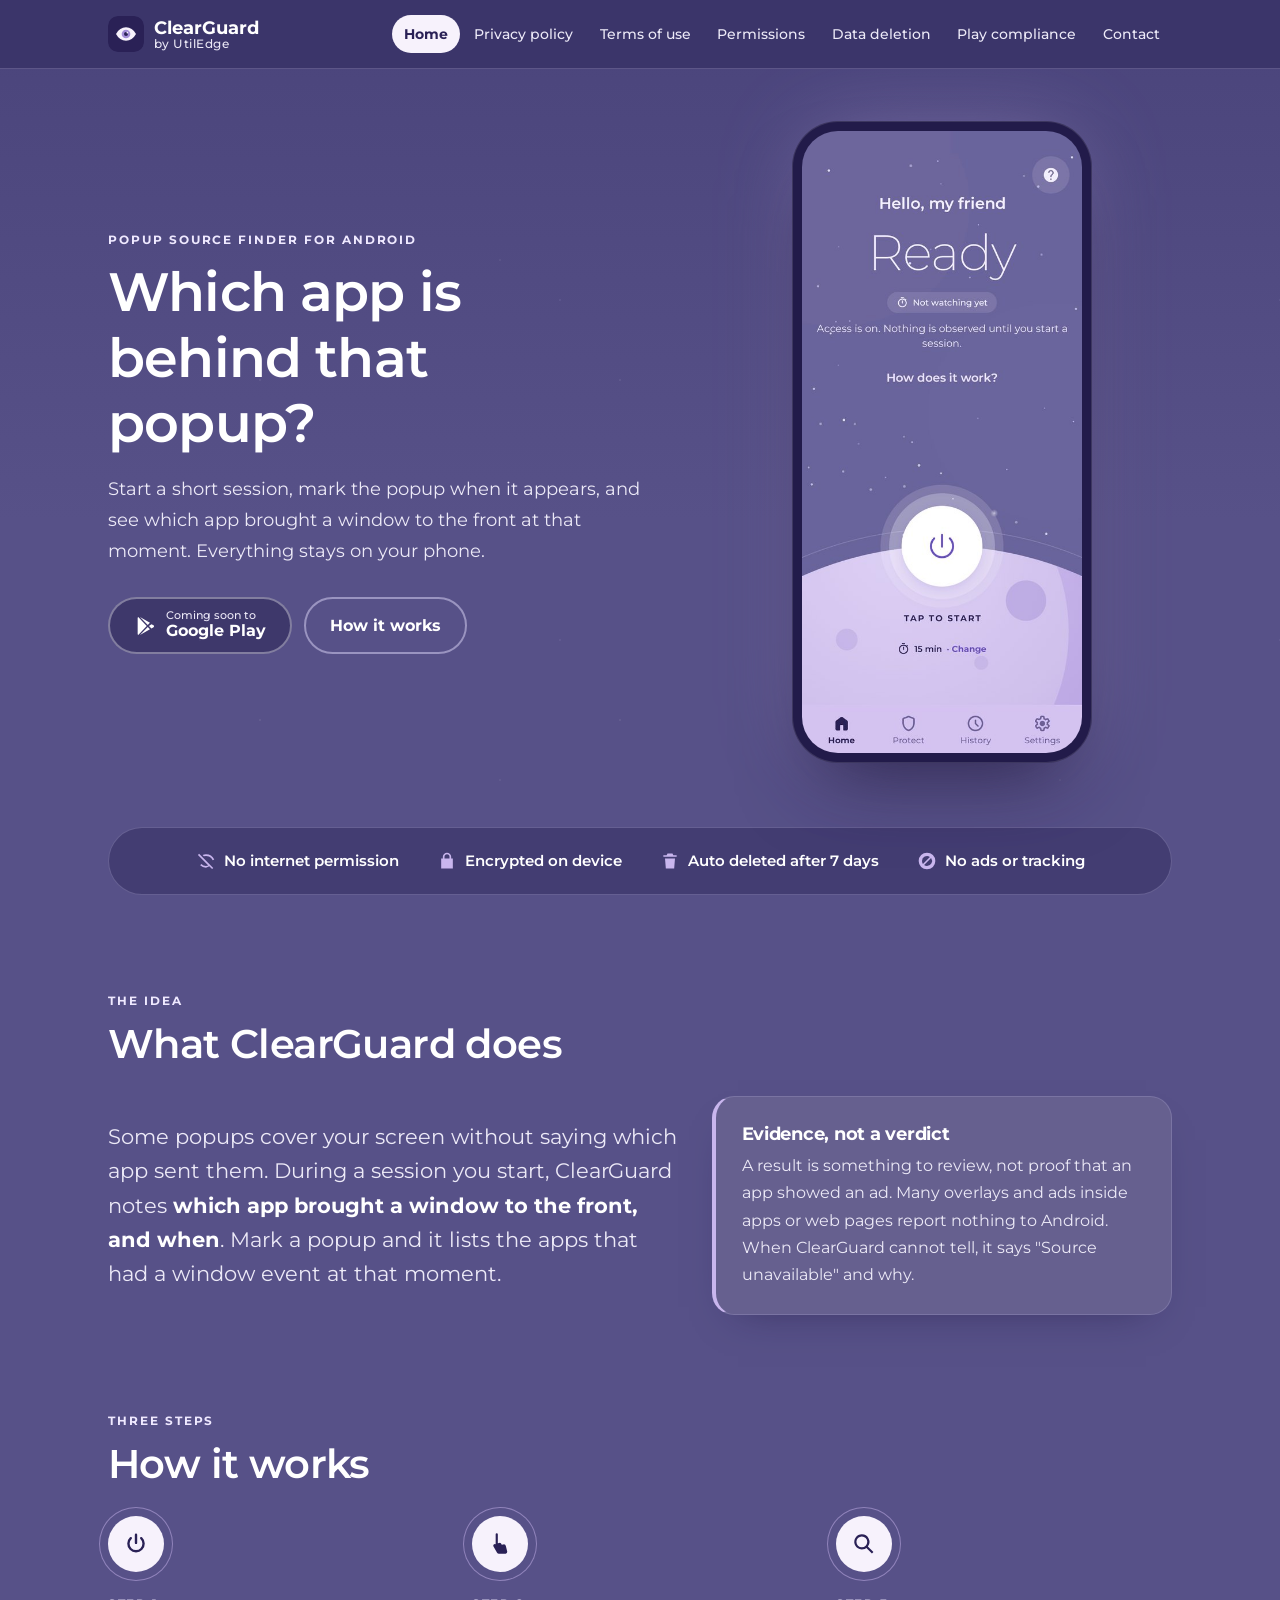
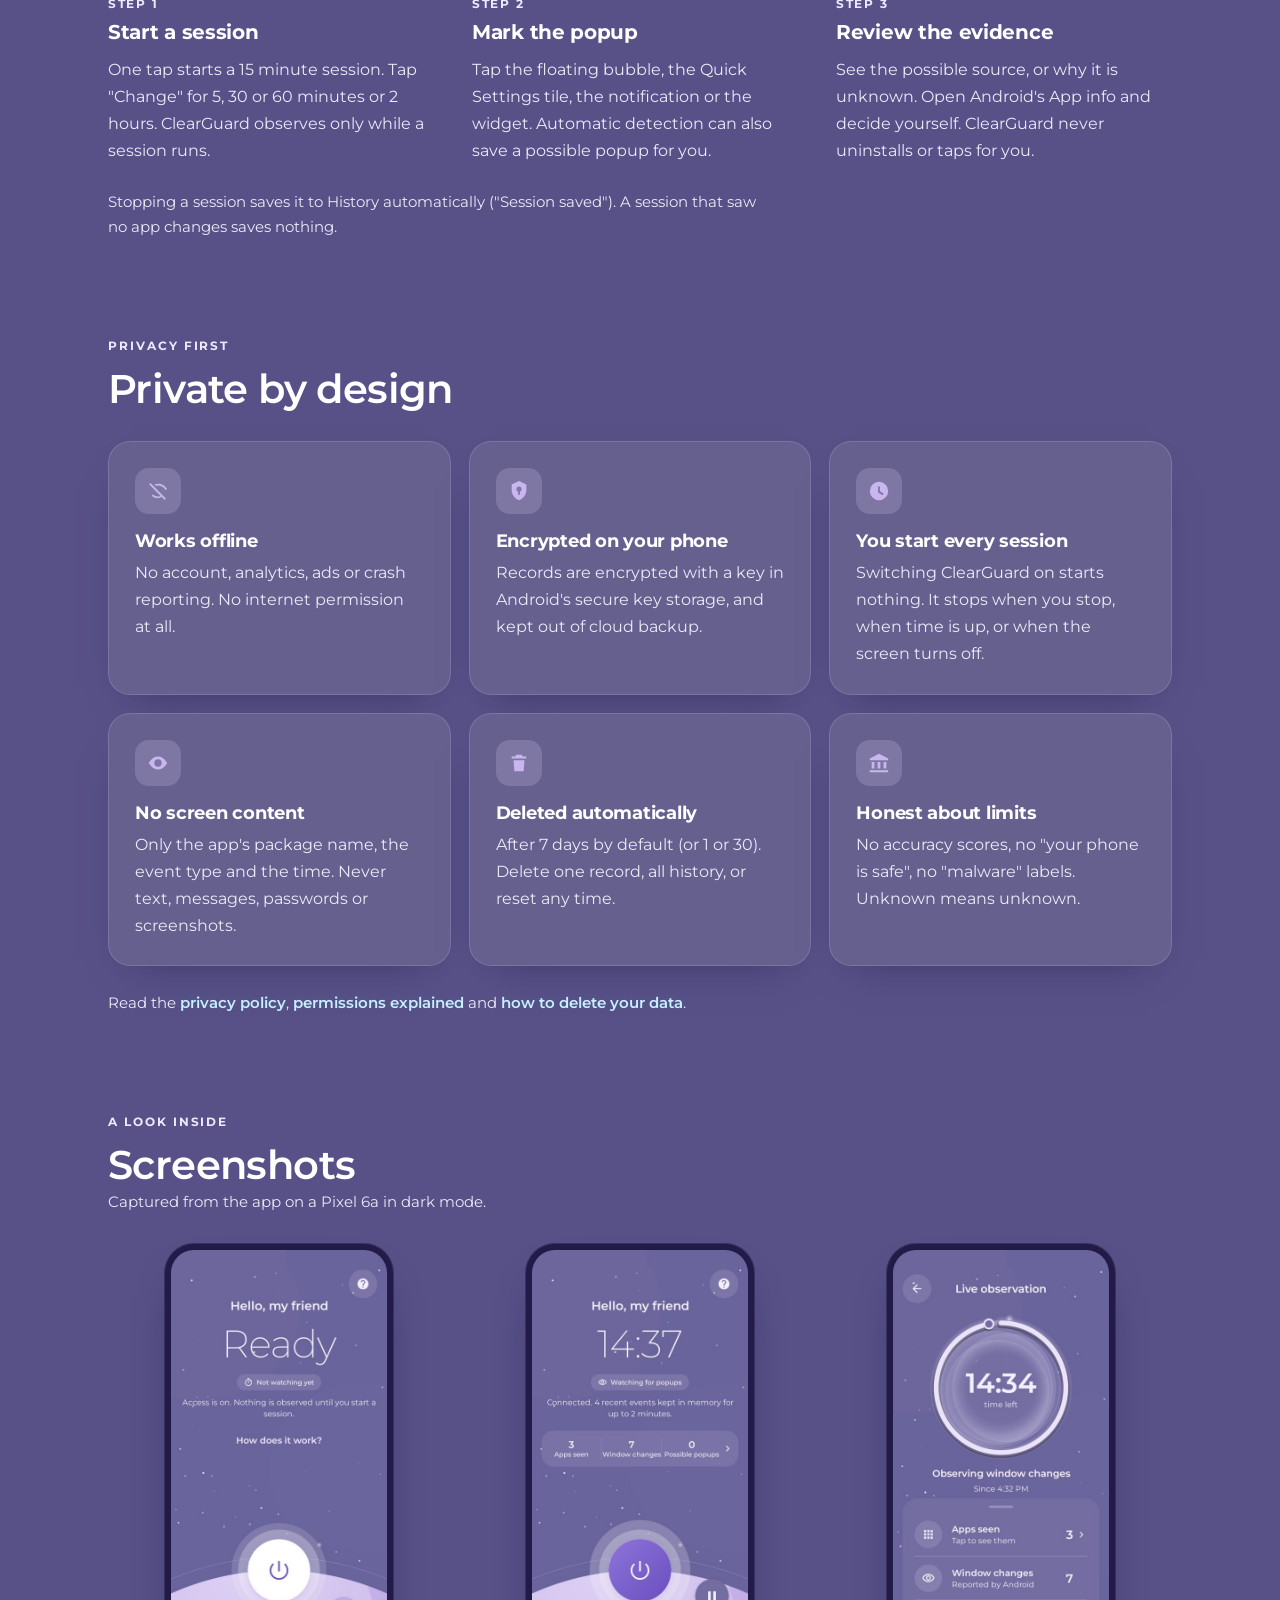
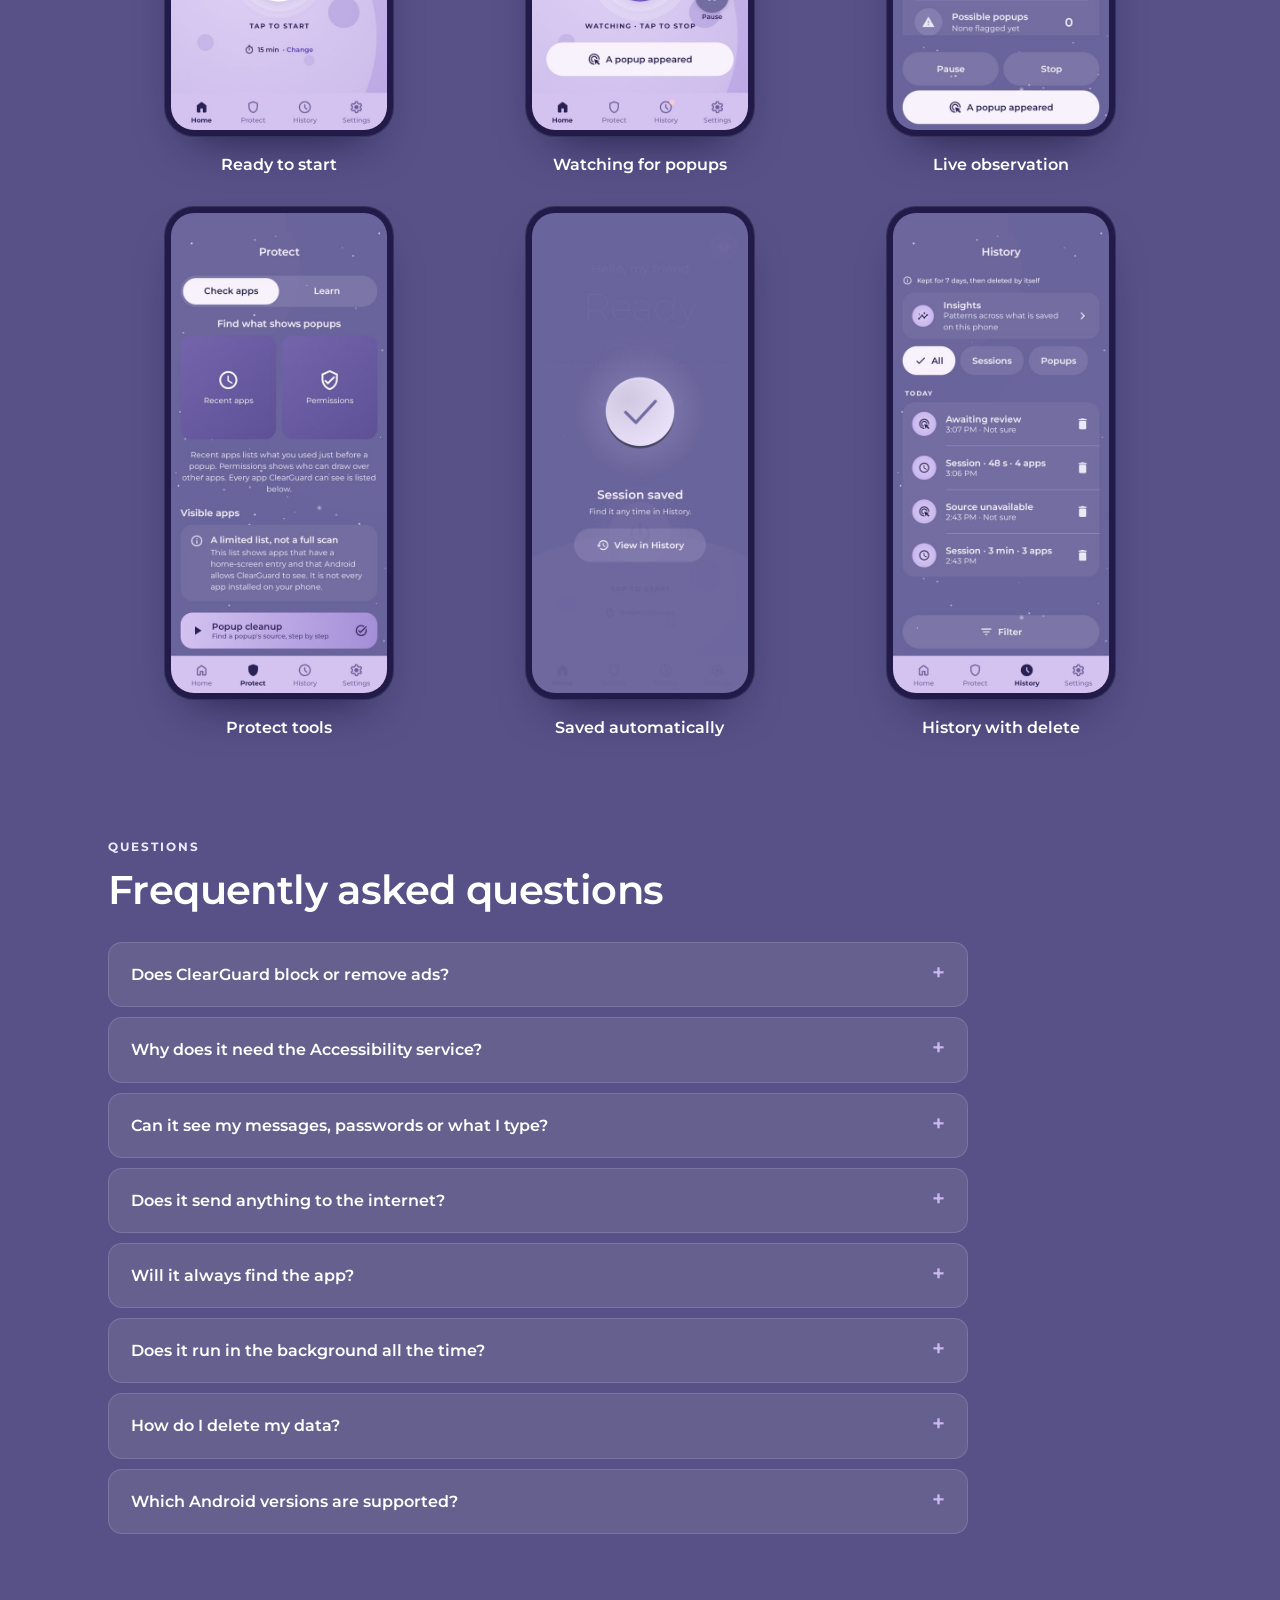
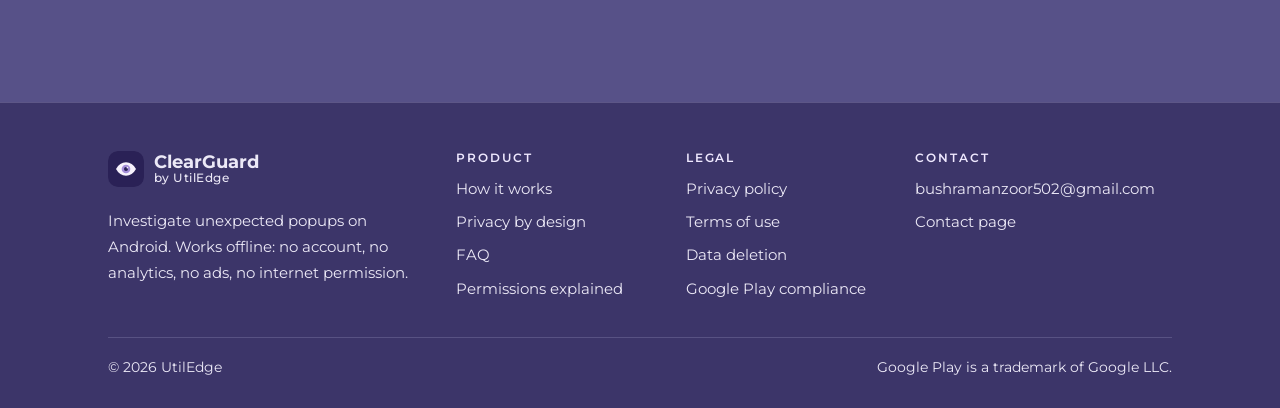
==== commit bad8fd6c: "Update screenshots, policy v1.1, terms and contact for Play launch - New app screenshots with the cu" ====
--- a/index.html
+++ b/index.html
@@ -61,7 +61,7 @@
         <div class="phone-wrap">
           <div class="phone">
             <img class="phone-img" src="assets/img/screens/01-home-ready.jpg" width="486" height="1080" fetchpriority="high"
-                 alt="ClearGuard's Home screen: a night-sky background with the word Ready, a white power button on a lavender planet labelled Tap to start, a 15 min Change option, and a tab bar with Home, Protect, History and Settings.">
+                 alt="ClearGuard's Home screen: a night sky background with the word Ready, a white power button on a lavender planet labelled Tap to start, a 15 min Change option, and a tab bar with Home, Protect, History and Settings.">
           </div>
         </div>
       </section>
@@ -69,7 +69,7 @@
       <ul class="trust" aria-label="Privacy at a glance">
         <li><svg viewBox="0 0 24 24" aria-hidden="true"><path fill="currentColor" d="M2.3 4.7 3.7 3.3l17 17-1.4 1.4-3.4-3.4A11 11 0 0 1 12 20a10 10 0 0 1-7-2.8l1.4-1.5A8 8 0 0 0 12 18c1 0 2-.2 2.8-.5L2.3 4.7ZM12 4a11 11 0 0 1 9.9 6.2l-1.8.8A9 9 0 0 0 9.4 6.4L7.9 4.9A11 11 0 0 1 12 4Z"/></svg>No internet permission</li>
         <li><svg viewBox="0 0 24 24" aria-hidden="true"><path fill="currentColor" d="M17 9V7A5 5 0 0 0 7 7v2H5v12h14V9h-2Zm-8-2a3 3 0 0 1 6 0v2H9V7Z"/></svg>Encrypted on device</li>
-        <li><svg viewBox="0 0 24 24" aria-hidden="true"><path fill="currentColor" d="M9 3h6l1 2h4v2H4V5h4l1-2Zm-3 6h12l-1 12H7L6 9Z"/></svg>Auto-deleted after 7 days</li>
+        <li><svg viewBox="0 0 24 24" aria-hidden="true"><path fill="currentColor" d="M9 3h6l1 2h4v2H4V5h4l1-2Zm-3 6h12l-1 12H7L6 9Z"/></svg>Auto deleted after 7 days</li>
         <li><svg viewBox="0 0 24 24" aria-hidden="true"><path fill="currentColor" d="M12 2a10 10 0 1 0 0 20 10 10 0 0 0 0-20Zm-6 10a6 6 0 0 1 9.5-4.9l-8.4 8.4A6 6 0 0 1 6 12Zm6 6c-1.3 0-2.5-.4-3.5-1.1l8.4-8.4A6 6 0 0 1 12 18Z"/></svg>No ads or tracking</li>
       </ul>
 
@@ -97,7 +97,7 @@
             <span class="tl-icon" aria-hidden="true"><svg viewBox="0 0 24 24"><path fill="none" stroke="currentColor" stroke-width="2.2" stroke-linecap="round" d="M12 3.5v7.5M7.2 6.6a7 7 0 1 0 9.6 0"/></svg></span>
             <span class="tl-num">Step 1</span>
             <h3>Start a session</h3>
-            <p>One tap starts a 15-minute session. Tap "Change" for 5, 30 or 60 minutes or 2 hours. ClearGuard observes only while a session runs.</p>
+            <p>One tap starts a 15 minute session. Tap "Change" for 5, 30 or 60 minutes or 2 hours. ClearGuard observes only while a session runs.</p>
           </li>
           <li>
             <span class="tl-icon" aria-hidden="true"><svg viewBox="0 0 24 24"><path fill="currentColor" d="M9 2a1 1 0 0 1 1 1v8.3l1.2-.3a2 2 0 0 1 2.3 1.4l.1.3 1.4-.3a2 2 0 0 1 2.4 1.5l1.3 5.2A2 2 0 0 1 17.2 21H11a2 2 0 0 1-1.7-1L6 14.3a1.5 1.5 0 0 1 2-2.1V3a1 1 0 0 1 1-1Z"/></svg></span>
@@ -163,11 +163,11 @@
         </div>
         <div class="shots">
           <figure class="shot"><div class="shot-frame"><img src="assets/img/screens/01-home-ready.jpg" width="486" height="1080" loading="lazy" decoding="async" alt="Home screen ready to start: big Ready text, white power button with Tap to start, and 15 min Change."></div><figcaption>Ready to start</figcaption></figure>
-          <figure class="shot"><div class="shot-frame"><img src="assets/img/screens/02-home-watching.jpg" width="486" height="1080" loading="lazy" decoding="async" alt="Home during a session: a 14:50 countdown, Watching for popups, totals of 3 apps seen, 5 window changes and 1 possible popup, with Pause and A popup appeared buttons."></div><figcaption>Watching for popups</figcaption></figure>
-          <figure class="shot"><div class="shot-frame"><img src="assets/img/screens/03-live.jpg" width="486" height="1080" loading="lazy" decoding="async" alt="Live observation screen: a 14:28 timer ring with 3 apps seen, 5 window changes and 1 possible popup, the newest from Chrome."></div><figcaption>Live observation</figcaption></figure>
-          <figure class="shot"><div class="shot-frame"><img src="assets/img/screens/04-protect.jpg" width="486" height="1080" loading="lazy" decoding="async" alt="Protect tab: Check apps and Learn switch, tiles for Recent apps, Visible apps and Permissions, and a Popup cleanup bar."></div><figcaption>Protect tools</figcaption></figure>
+          <figure class="shot"><div class="shot-frame"><img src="assets/img/screens/02-home-watching.jpg" width="486" height="1080" loading="lazy" decoding="async" alt="Home during a session: a 14:37 countdown, Watching for popups, totals of 3 apps seen, 7 window changes and 0 possible popups, with Pause and A popup appeared buttons."></div><figcaption>Watching for popups</figcaption></figure>
+          <figure class="shot"><div class="shot-frame"><img src="assets/img/screens/03-live.jpg" width="486" height="1080" loading="lazy" decoding="async" alt="Live observation screen: a 14:34 timer ring with 3 apps seen, 7 window changes and no possible popups flagged yet, with Pause, Stop and A popup appeared buttons."></div><figcaption>Live observation</figcaption></figure>
+          <figure class="shot"><div class="shot-frame"><img src="assets/img/screens/04-protect.jpg" width="486" height="1080" loading="lazy" decoding="async" alt="Protect tab: Check apps and Learn switch, tiles for Recent apps and Permissions, a Visible apps list below them, and a Popup cleanup bar."></div><figcaption>Protect tools</figcaption></figure>
           <figure class="shot"><div class="shot-frame"><img src="assets/img/screens/05-saved.jpg" width="486" height="1080" loading="lazy" decoding="async" alt="Session saved confirmation with a View in History button."></div><figcaption>Saved automatically</figcaption></figure>
-          <figure class="shot"><div class="shot-frame"><img src="assets/img/screens/06-history.jpg" width="486" height="1080" loading="lazy" decoding="async" alt="History timeline grouped by Today and Yesterday, kept for 7 days, with a bin button on each saved session or popup."></div><figcaption>History with delete</figcaption></figure>
+          <figure class="shot"><div class="shot-frame"><img src="assets/img/screens/06-history.jpg" width="486" height="1080" loading="lazy" decoding="async" alt="History timeline for Today, kept for 7 days, with a bin button on each saved session or popup."></div><figcaption>History with delete</figcaption></figure>
         </div>
       </section>
 
@@ -182,11 +182,11 @@
         </details>
         <details>
           <summary>Why does it need the Accessibility service?</summary>
-          <div class="answer"><p>Android only tells an app which other app brought a window to the front through the Accessibility service. ClearGuard asks for the narrowest form: window-change events only, with no access to window content, no gestures and no screenshots. It is not an accessibility tool for people with disabilities. You see a separate explanation and agree to it before ClearGuard asks Android for anything. See <a href="permissions.html#accessibility">permissions explained</a>.</p></div>
+          <div class="answer"><p>Android only tells an app which other app brought a window to the front through the Accessibility service. ClearGuard asks for the narrowest form: window change events only, with no access to window content, no gestures and no screenshots. It is not an accessibility tool for people with disabilities. You see a separate explanation and agree to it before ClearGuard asks Android for anything. See <a href="permissions.html#accessibility">permissions explained</a>.</p></div>
         </details>
         <details>
           <summary>Can it see my messages, passwords or what I type?</summary>
-          <div class="answer"><p>No. ClearGuard's Accessibility settings turn off window-content access, so Android does not give it screen text. It only receives three things about each window-change event: the app's package name, the event type and the time.</p></div>
+          <div class="answer"><p>No. ClearGuard's Accessibility settings turn off window content access, so Android does not give it screen text. It only receives three things about each window change event: the app's package name, the event type and the time.</p></div>
         </details>
         <details>
           <summary>Does it send anything to the internet?</summary>
@@ -194,7 +194,7 @@
         </details>
         <details>
           <summary>Will it always find the app?</summary>
-          <div class="answer"><p>No, and it will tell you so. Full-screen popups that open as their own window often report an app. Ads inside an app or a web page usually belong to the app you are using, and many overlays drawn on top of other apps report nothing. ClearGuard also cannot see popups from before a session started. For website notifications and lock-screen ads, the in-app Guides explain other steps.</p></div>
+          <div class="answer"><p>No, and it will tell you so. Full screen popups that open as their own window often report an app. Ads inside an app or a web page usually belong to the app you are using, and many overlays drawn on top of other apps report nothing. ClearGuard also cannot see popups from before a session started. For website notifications and lock screen ads, the in app Guides explain other steps.</p></div>
         </details>
         <details>
           <summary>Does it run in the background all the time?</summary>
@@ -246,7 +246,6 @@
         </div>
       </div>
       <div class="footer-bottom">
-        <!-- OWNER TODO: confirm the legal entity name shown here. -->
         <span>&copy; 2026 UtilEdge</span>
         <span>Google Play is a trademark of Google LLC.</span>
       </div>
--- a/assets/css/style.css
+++ b/assets/css/style.css
@@ -23,7 +23,7 @@
   --ink: #ffffff;
   --accent: #c9b6ee;      /* fills and graphics only */
   --accent-text: #efe9ff; /* small accent text, >= 4.5:1 on cards */
-  --link: #f6f2ff;
+  --link: #c6f0ff;       /* 4.7:1 on cards, 5.6:1 on canvas; hue sets links apart without an underline */
   --btn: #f7f2fc;
   --btn-ink: #2a2156;
   --night: #2a2156;
@@ -86,8 +86,10 @@
 
 img, svg { max-width: 100%; height: auto; display: block; }
 
-a { color: var(--link); text-decoration: underline; text-underline-offset: 3px; text-decoration-thickness: 1px; }
-a:hover { text-decoration-thickness: 2px; }
+a { color: var(--link); text-decoration: none; }
+main a { font-weight: 600; }
+main a:not(.btn):hover, main a:not(.btn):focus-visible { text-decoration: underline; text-underline-offset: 3px; }
+.toc a { font-weight: inherit; }
 
 :focus-visible {
   outline: 3px solid var(--btn);
@@ -243,10 +245,6 @@
 
 /* How it works timeline */
 .timeline { list-style: none; padding: 0; margin: 0; display: grid; grid-template-columns: repeat(3, minmax(0, 1fr)); gap: 28px; position: relative; }
-.timeline::before {
-  content: ""; position: absolute; top: 28px; left: 28px; right: calc((100% - 56px) / 3 - 28px); height: 2px;
-  background: linear-gradient(90deg, var(--accent), rgba(201,182,238,.35));
-}
 .timeline li { margin: 0; position: relative; }
 .tl-icon {
   position: relative; z-index: 1; width: 56px; height: 56px; border-radius: 50%; display: grid; place-items: center;
@@ -259,7 +257,6 @@
 .timeline p { color: var(--muted); max-width: 34ch; margin: 0; }
 @media (max-width: 820px) {
   .timeline { grid-template-columns: 1fr; gap: 32px; }
-  .timeline::before { top: 28px; bottom: 28px; left: 27px; right: auto; width: 2px; height: auto; background: linear-gradient(180deg, var(--accent), rgba(201,182,238,.35)); }
   .timeline li { padding-left: 80px; min-height: 56px; }
   .tl-icon { position: absolute; left: 0; top: 0; margin: 0; }
   .timeline p { max-width: none; }
@@ -298,7 +295,7 @@
 .toc ol { margin: 0; padding-left: 1.3em; font-size: .92rem; color: var(--muted); }
 .toc li + li { margin-top: .35em; }
 .toc a { color: var(--muted); text-decoration: none; }
-.toc a:hover { color: var(--ink); text-decoration: underline; }
+.toc a:hover { color: var(--ink); }
 .legal-body { max-width: 68ch; }
 .legal-body section { margin-bottom: 44px; padding-bottom: 8px; }
 .legal-body section + section { border-top: 1px solid rgba(154,148,192,.3); padding-top: 28px; }
@@ -362,7 +359,7 @@
 .site-footer ul { list-style: none; padding: 0; margin: 0; }
 .site-footer li + li { margin-top: .5em; }
 .site-footer a { color: var(--muted); text-decoration: none; overflow-wrap: anywhere; }
-.site-footer a:hover { color: var(--ink); text-decoration: underline; }
+.site-footer a:hover { color: var(--ink); }
 .footer-bottom { margin-top: 36px; padding-top: 18px; border-top: 1px solid rgba(154,148,192,.3); display: flex; flex-wrap: wrap; gap: 8px 20px; justify-content: space-between; font-size: .86rem; }
 
 .visually-hidden { position: absolute !important; width: 1px; height: 1px; padding: 0; margin: -1px; overflow: hidden; clip: rect(0 0 0 0); white-space: nowrap; border: 0; }
